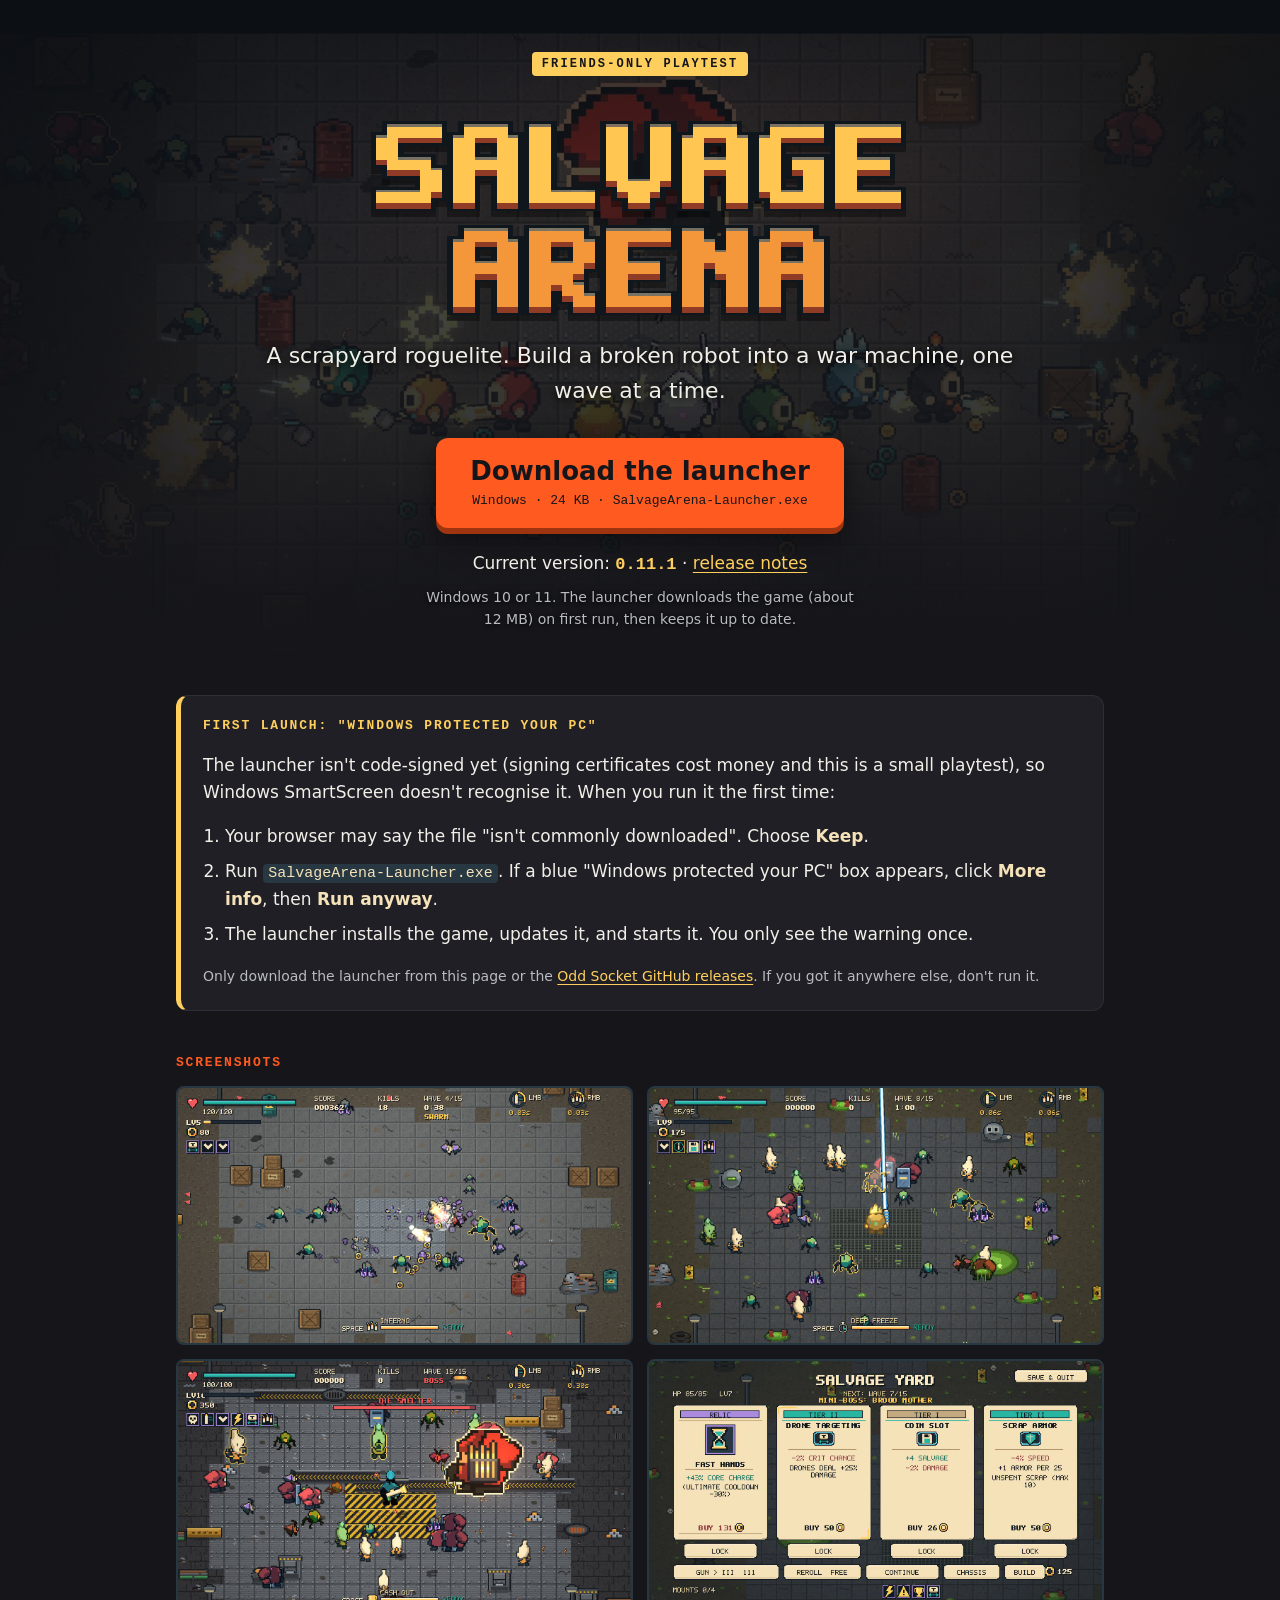
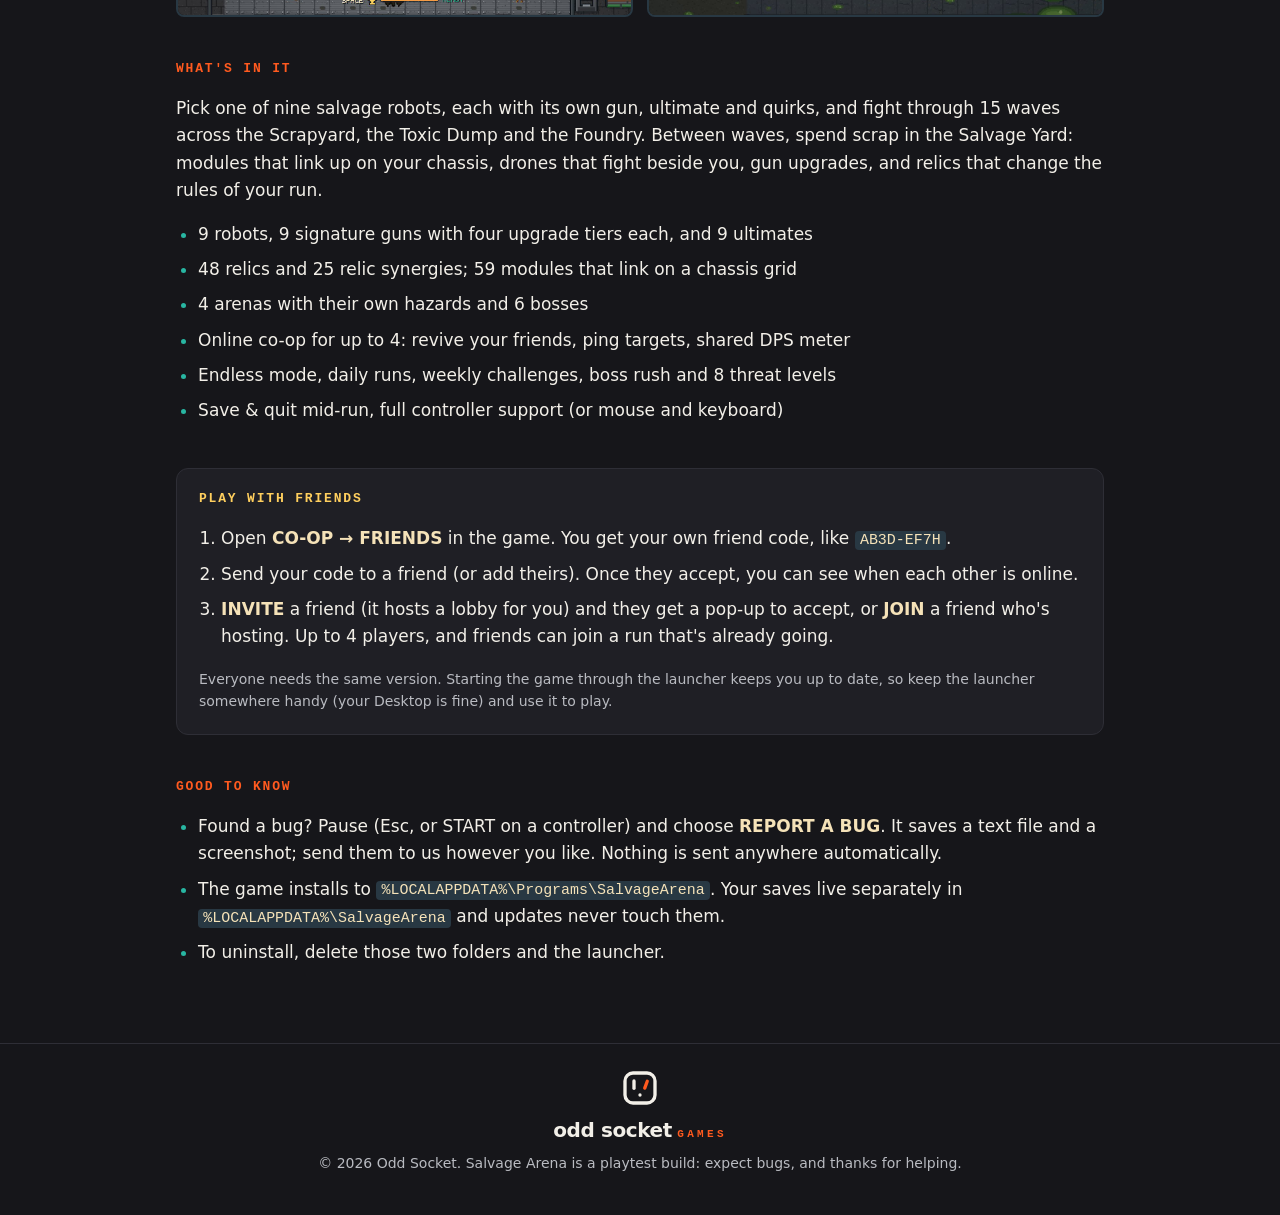
==== index.html @ 968228f9 "Salvage Arena playtest page" ====
<!doctype html>
<html lang="en">
<head>
<meta charset="utf-8">
<meta name="viewport" content="width=device-width, initial-scale=1">
<!-- Friends-only playtest: keep search engines out. Delete this line at public launch (see DEPLOY.md). -->
<meta name="robots" content="noindex, nofollow">
<meta http-equiv="Content-Security-Policy" content="default-src 'self'; img-src 'self'; style-src 'self'; script-src 'self'; connect-src https://api.github.com; base-uri 'none'; form-action 'none'">
<meta name="referrer" content="no-referrer">
<title>Salvage Arena – playtest download</title>
<meta name="description" content="A scrapyard roguelite. Build a broken robot into a war machine, one wave at a time. Friends-only playtest for Windows.">
<meta name="theme-color" content="#16161A">
<!-- Link previews (Discord, etc.). These must be absolute URLs; change them if the site lives at a different address. -->
<meta property="og:title" content="Salvage Arena – playtest">
<meta property="og:description" content="A scrapyard roguelite. Solo or online co-op for up to 4. Windows download.">
<meta property="og:type" content="website">
<meta property="og:url" content="https://oddsocketgames.github.io/salvage-arena/">
<meta property="og:image" content="https://oddsocketgames.github.io/salvage-arena/social.jpg">
<meta name="twitter:card" content="summary_large_image">
<link rel="icon" href="odd-socket-mark.svg" type="image/svg+xml">
<link rel="stylesheet" href="style.css">
</head>
<body>
<a class="skip" href="#download">Skip to download</a>

<header class="hero">
  <img class="hero-bg" src="hero-scrapyard.jpg" alt="" width="1600" height="900">
  <div class="hero-inner">
    <p class="tag">Friends-only playtest</p>
    <h1><img class="logo pixel" src="salvage-arena-logo.png" width="1230" height="492" alt="Salvage Arena"></h1>
    <p class="pitch">A scrapyard roguelite. Build a broken robot into a war machine, one wave at a time.</p>

    <div id="download" class="dl">
      <a class="btn" href="https://github.com/oddsocketgames/salvage-arena-releases/releases/latest/download/SalvageArena-Launcher.exe">
        <span class="btn-main">Download the launcher</span>
        <span class="btn-sub">Windows · 24 KB · SalvageArena-Launcher.exe</span>
      </a>
      <p class="ver">Current version: <strong id="ver">0.11.1</strong> <span id="ver-date"></span>
        · <a id="ver-link" href="https://github.com/oddsocketgames/salvage-arena-releases/releases/latest">release notes</a></p>
      <p class="small">Windows 10 or 11. The launcher downloads the game (about 12 MB) on first run, then keeps it up to date.</p>
    </div>
  </div>
</header>

<main>
  <section class="card warn" aria-labelledby="first">
    <h2 id="first">First launch: "Windows protected your PC"</h2>
    <p>The launcher isn't code-signed yet (signing certificates cost money and this is a small playtest), so Windows SmartScreen
      doesn't recognise it. When you run it the first time:</p>
    <ol>
      <li>Your browser may say the file "isn't commonly downloaded". Choose <strong>Keep</strong>.</li>
      <li>Run <code>SalvageArena-Launcher.exe</code>. If a blue "Windows protected your PC" box appears, click
        <strong>More info</strong>, then <strong>Run anyway</strong>.</li>
      <li>The launcher installs the game, updates it, and starts it. You only see the warning once.</li>
    </ol>
    <p class="small">Only download the launcher from this page or the
      <a href="https://github.com/oddsocketgames/salvage-arena-releases/releases">Odd Socket GitHub releases</a>.
      If you got it anywhere else, don't run it.</p>
  </section>

  <section aria-labelledby="shots">
    <h2 id="shots">Screenshots</h2>
    <ul class="shots">
      <li><a href="shot-scrapyard.jpg"><img src="shot-scrapyard.jpg" width="1280" height="720" loading="lazy"
        alt="A robot fighting a swarm of insect-like enemies on the cracked concrete of the Scrapyard, with an explosion of scrap in the middle."></a></li>
      <li><a href="shot-toxic.jpg"><img src="shot-toxic.jpg" width="1280" height="720" loading="lazy"
        alt="A golden robot firing a long ice beam in the Toxic Dump, surrounded by enemies and green sludge pools."></a></li>
      <li><a href="shot-smelter.jpg"><img src="shot-smelter.jpg" width="1280" height="720" loading="lazy"
        alt="Wave 15 boss fight against The Smelter, a huge red furnace, on the hazard-striped floor of the Foundry."></a></li>
      <li><a href="shot-shop.jpg"><img src="shot-shop.jpg" width="1280" height="720" loading="lazy"
        alt="The Salvage Yard shop between waves, offering a relic and three modules to buy with scrap."></a></li>
    </ul>
  </section>

  <section aria-labelledby="what">
    <h2 id="what">What's in it</h2>
    <p>Pick one of nine salvage robots, each with its own gun, ultimate and quirks, and fight through 15 waves across the
      Scrapyard, the Toxic Dump and the Foundry. Between waves, spend scrap in the Salvage Yard: modules that link up on your
      chassis, drones that fight beside you, gun upgrades, and relics that change the rules of your run.</p>
    <ul class="feat">
      <li>9 robots, 9 signature guns with four upgrade tiers each, and 9 ultimates</li>
      <li>48 relics and 25 relic synergies; 59 modules that link on a chassis grid</li>
      <li>4 arenas with their own hazards and 6 bosses</li>
      <li>Online co-op for up to 4: revive your friends, ping targets, shared DPS meter</li>
      <li>Endless mode, daily runs, weekly challenges, boss rush and 8 threat levels</li>
      <li>Save &amp; quit mid-run, full controller support (or mouse and keyboard)</li>
    </ul>
  </section>

  <section class="card" aria-labelledby="friends">
    <h2 id="friends">Play with friends</h2>
    <ol>
      <li>Open <strong>CO-OP → FRIENDS</strong> in the game. You get your own friend code, like <code>AB3D-EF7H</code>.</li>
      <li>Send your code to a friend (or add theirs). Once they accept, you can see when each other is online.</li>
      <li><strong>INVITE</strong> a friend (it hosts a lobby for you) and they get a pop-up to accept, or <strong>JOIN</strong> a friend who's hosting. Up to 4 players,
        and friends can join a run that's already going.</li>
    </ol>
    <p class="small">Everyone needs the same version. Starting the game through the launcher keeps you up to date, so keep the
      launcher somewhere handy (your Desktop is fine) and use it to play.</p>
  </section>

  <section aria-labelledby="help">
    <h2 id="help">Good to know</h2>
    <ul class="feat">
      <li>Found a bug? Pause (Esc, or START on a controller) and choose <strong>REPORT A BUG</strong>. It saves a text file and a
        screenshot; send them to us however you like. Nothing is sent anywhere automatically.</li>
      <li>The game installs to <code>%LOCALAPPDATA%\Programs\SalvageArena</code>. Your saves live separately in
        <code>%LOCALAPPDATA%\SalvageArena</code> and updates never touch them.</li>
      <li>To uninstall, delete those two folders and the launcher.</li>
    </ul>
  </section>
</main>

<footer>
  <img class="mark" src="odd-socket-mark.svg" width="40" height="40" alt="">
  <p><span class="wordmark">odd socket</span> <span class="games">GAMES</span></p>
  <p class="small">© 2026 Odd Socket. Salvage Arena is a playtest build: expect bugs, and thanks for helping.</p>
</footer>

<script src="version.js" defer></script>
</body>
</html>
---- style.css ----
/* Salvage Arena playtest page. Studio colours + the game's UI palette. No web fonts are loaded
   (no third-party requests); Space Grotesk / IBM Plex Mono are used if the visitor has them installed. */
:root {
  --carbon: #16161A;
  --lifted: #1F1F25;
  --paper: #F2EFE8;
  --orange: #FF5A1F;
  --steel: #8A8D94;
  --ink: #101820;
  --ivory: #F5E2B8;
  --gold: #FFCF5E;
  --teal: #28B6A2;
  --red: #EF5B5B;
  --steel-ui: #283843;
  --sans: 'Space Grotesk', system-ui, -apple-system, 'Segoe UI', Roboto, sans-serif;
  --mono: 'IBM Plex Mono', ui-monospace, Consolas, 'Cascadia Mono', monospace;
}

* { box-sizing: border-box; }
html { -webkit-text-size-adjust: 100%; }
body {
  margin: 0;
  background: var(--carbon);
  color: var(--paper);
  font: 17px/1.6 var(--sans);
}
img { max-width: 100%; height: auto; display: block; }
.pixel { image-rendering: pixelated; image-rendering: crisp-edges; }

a { color: var(--gold); text-underline-offset: 3px; }
a:hover { color: var(--paper); }
:focus-visible { outline: 3px solid var(--gold); outline-offset: 3px; border-radius: 4px; }

code {
  font-family: var(--mono);
  font-size: .88em;
  background: var(--steel-ui);
  color: var(--ivory);
  padding: .1em .35em;
  border-radius: 4px;
  overflow-wrap: anywhere;
}
strong { color: var(--ivory); }
.small { font-size: 14px; color: #B9BBC1; }

.skip {
  position: absolute; left: 16px; top: -60px;
  background: var(--gold); color: var(--ink); padding: 8px 14px; border-radius: 6px; z-index: 10;
}
.skip:focus { top: 12px; }

/* ---------- hero ---------- */
.hero { position: relative; overflow: hidden; background: var(--ink); }
.hero-bg {
  position: absolute; inset: 0; width: 100%; height: 100%;
  object-fit: cover; opacity: .45;
}
.hero::after {
  content: ""; position: absolute; inset: 0;
  background: linear-gradient(180deg, rgba(22,22,26,.25) 0%, rgba(22,22,26,.7) 65%, var(--carbon) 100%);
}
.hero-inner {
  position: relative; z-index: 1;
  max-width: 820px; margin: 0 auto; padding: 48px 16px 56px; text-align: center;
}
.tag {
  display: inline-block; margin: 0 0 18px;
  font: 600 12px/1 var(--mono); letter-spacing: .18em; text-transform: uppercase;
  color: var(--carbon); background: var(--gold); padding: 6px 10px; border-radius: 4px;
}
h1 { margin: 0; }
.logo { width: min(560px, 92%); margin: 0 auto; filter: drop-shadow(0 6px 0 rgba(0,0,0,.35)); }
.pitch { font-size: clamp(18px, 3.4vw, 22px); margin: 20px auto 30px; max-width: 34em; text-shadow: 0 2px 8px #000; }

.dl { display: flex; flex-direction: column; align-items: center; gap: 4px; }
.btn {
  display: inline-flex; flex-direction: column; align-items: center;
  background: var(--orange); color: var(--carbon); text-decoration: none;
  padding: 18px 34px; border-radius: 12px;
  box-shadow: 0 6px 0 #9E3410, 0 10px 28px rgba(0,0,0,.5);
  transition: transform .08s ease, box-shadow .08s ease, background .15s;
  max-width: 100%;
}
.btn:hover { background: #FF7240; color: var(--carbon); }
.btn:active { transform: translateY(4px); box-shadow: 0 2px 0 #9E3410, 0 4px 14px rgba(0,0,0,.5); }
.btn:focus-visible { outline-color: var(--paper); }
.btn-main { font-weight: 700; font-size: clamp(20px, 5vw, 26px); line-height: 1.2; }
.btn-sub { font: 500 13px/1.4 var(--mono); margin-top: 4px; overflow-wrap: anywhere; }
.ver { margin: 18px 0 0; }
.ver strong { color: var(--gold); font-family: var(--mono); }
.dl .small { margin: 4px 0 0; max-width: 32em; text-shadow: 0 1px 4px #000; }

/* ---------- content ---------- */
main { max-width: 960px; margin: 0 auto; padding: 8px 16px 32px; }
section { margin: 0 0 44px; }
h2 {
  font: 700 13px/1.3 var(--mono); letter-spacing: .14em; text-transform: uppercase;
  color: var(--orange); margin: 0 0 14px;
}
.card {
  background: var(--lifted); border: 1px solid #2E2E36; border-radius: 12px; padding: 22px 22px 8px;
}
.card.warn { border-left: 5px solid var(--gold); }
.card h2 { color: var(--gold); }
ol, ul { padding-left: 1.3em; }
li { margin: 0 0 8px; }

.shots {
  list-style: none; padding: 0; margin: 0;
  display: grid; grid-template-columns: repeat(auto-fit, minmax(min(100%, 380px), 1fr)); gap: 14px;
}
.shots li { margin: 0; }
.shots a { display: block; border-radius: 8px; overflow: hidden; border: 2px solid var(--steel-ui); }
.shots a:hover { border-color: var(--teal); }

.feat li::marker { color: var(--teal); }

/* ---------- footer ---------- */
footer { text-align: center; padding: 24px 16px 40px; border-top: 1px solid #2E2E36; }
footer p { margin: 6px 0; }
.mark { margin: 0 auto 6px; }
.wordmark { font-weight: 700; font-size: 20px; letter-spacing: -.02em; }
.games { font: 600 11px var(--mono); letter-spacing: .3em; color: var(--orange); }

@media (prefers-reduced-motion: reduce) {
  .btn { transition: none; }
}
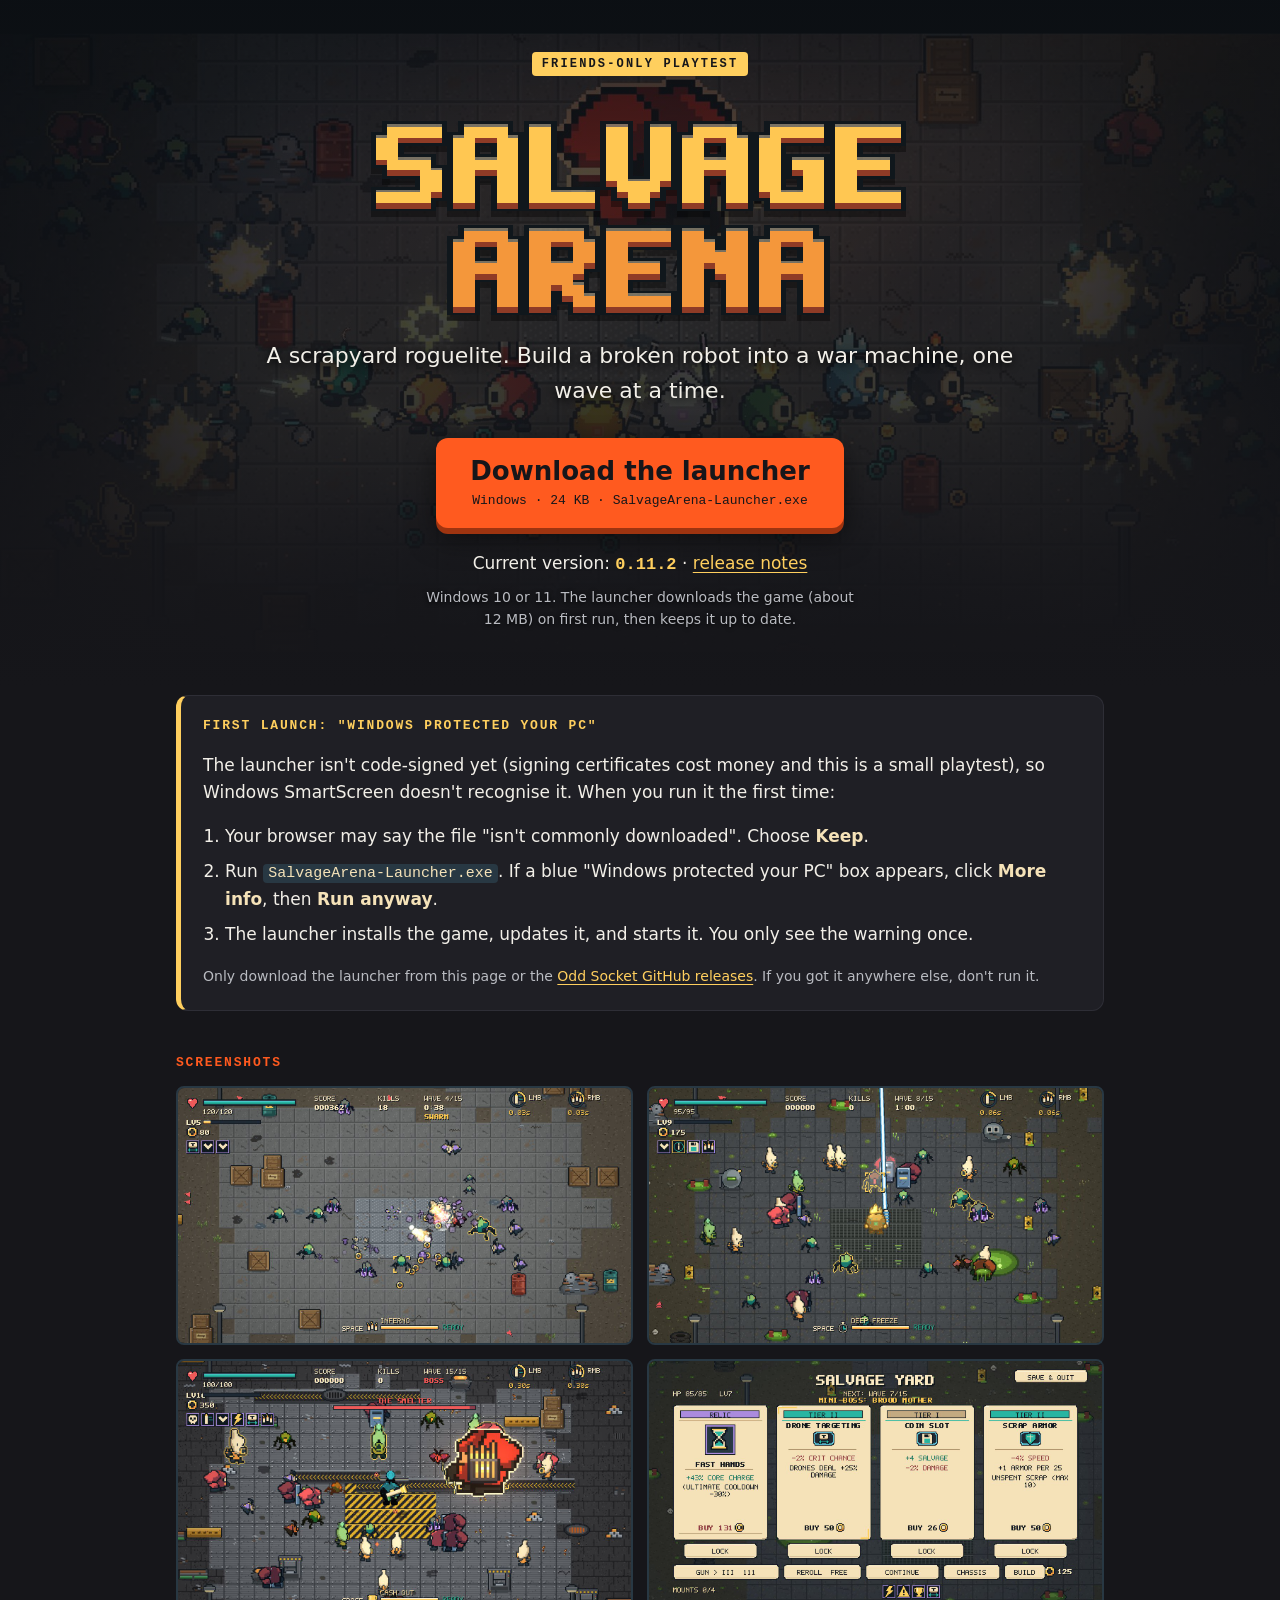
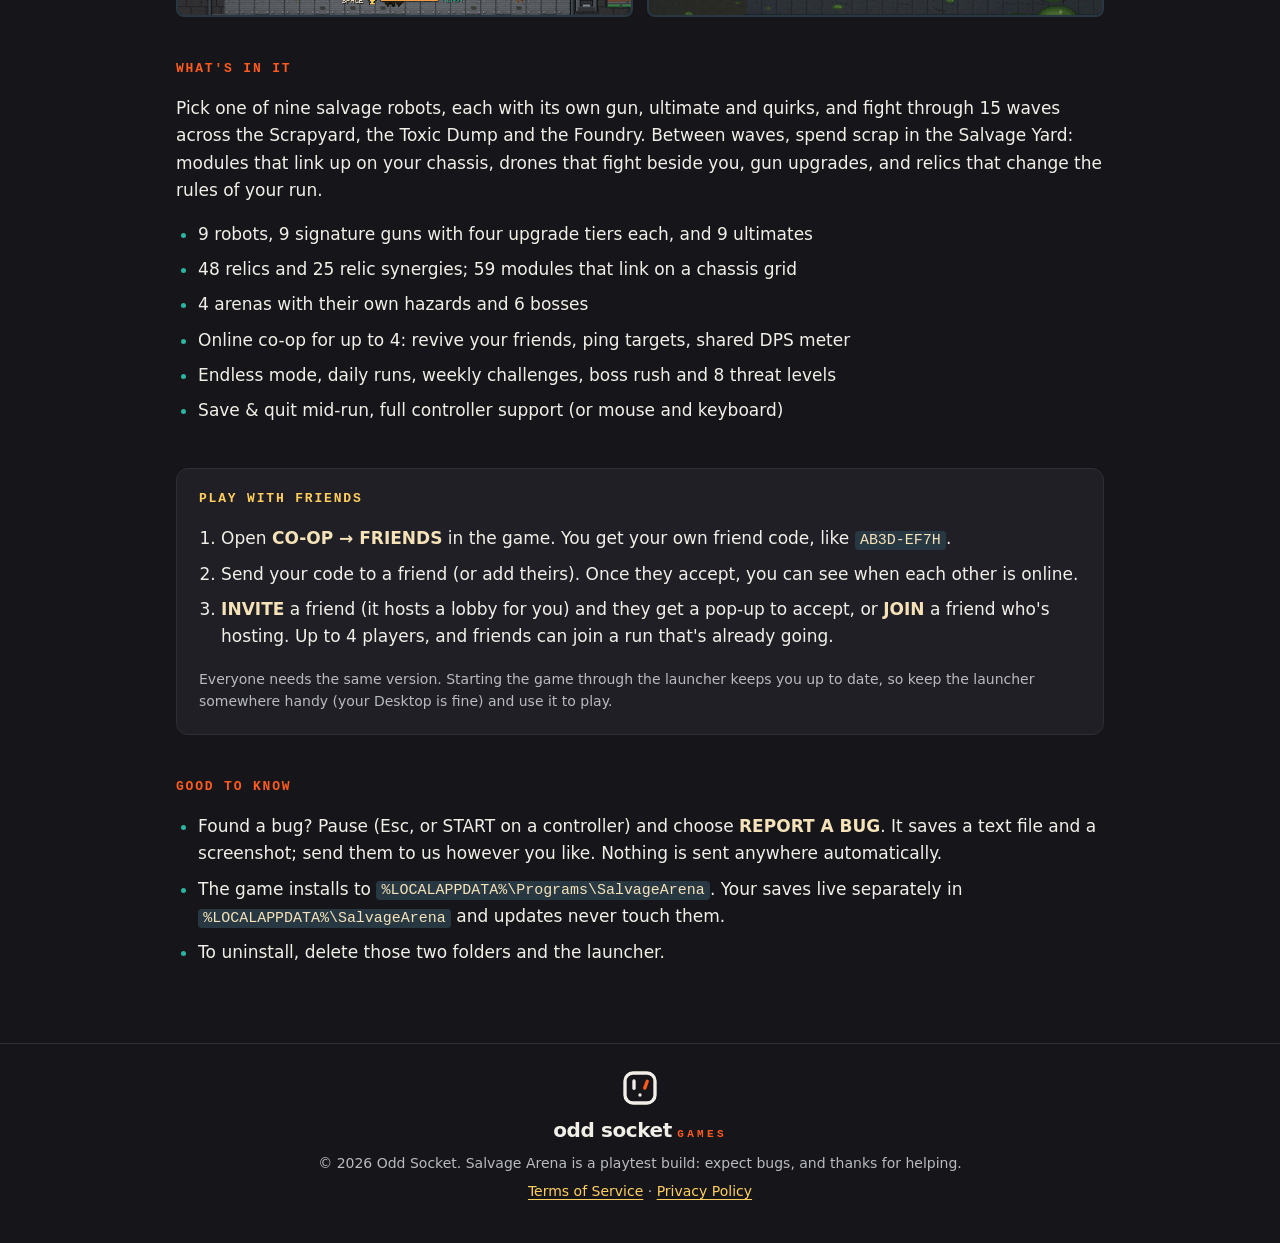
==== commit eaf089c4: "Add terms of service and privacy policy" ====
--- a/index.html
+++ b/index.html
@@ -35,7 +35,7 @@
         <span class="btn-main">Download the launcher</span>
         <span class="btn-sub">Windows · 24 KB · SalvageArena-Launcher.exe</span>
       </a>
-      <p class="ver">Current version: <strong id="ver">0.11.1</strong> <span id="ver-date"></span>
+      <p class="ver">Current version: <strong id="ver">0.11.2</strong> <span id="ver-date"></span>
         · <a id="ver-link" href="https://github.com/oddsocketgames/salvage-arena-releases/releases/latest">release notes</a></p>
       <p class="small">Windows 10 or 11. The launcher downloads the game (about 12 MB) on first run, then keeps it up to date.</p>
     </div>
@@ -115,8 +115,14 @@
   <img class="mark" src="odd-socket-mark.svg" width="40" height="40" alt="">
   <p><span class="wordmark">odd socket</span> <span class="games">GAMES</span></p>
   <p class="small">© 2026 Odd Socket. Salvage Arena is a playtest build: expect bugs, and thanks for helping.</p>
+  <p class="small"><a href="terms.html">Terms of Service</a> &middot; <a href="privacy.html">Privacy Policy</a></p>
 </footer>
 
+<dialog id="viewer" aria-label="Screenshot">
+  <button type="button" class="viewer-close" aria-label="Close screenshot">&times;</button>
+  <img alt="">
+</dialog>
+<script src="viewer.js" defer></script>
 <script src="version.js" defer></script>
 </body>
 </html>
--- a/style.css
+++ b/style.css
@@ -113,6 +113,21 @@
 .shots a { display: block; border-radius: 8px; overflow: hidden; border: 2px solid var(--steel-ui); }
 .shots a:hover { border-color: var(--teal); }
 
+/* ---------- screenshot viewer ---------- */
+#viewer {
+  padding: 0; border: 0; background: transparent; max-width: 100vw; max-height: 100vh;
+  width: 100vw; height: 100vh; display: none; align-items: center; justify-content: center; cursor: zoom-out;
+}
+#viewer[open] { display: flex; }
+#viewer::backdrop { background: rgba(10, 10, 14, .92); }
+#viewer img { max-width: calc(100vw - 32px); max-height: calc(100vh - 96px); width: auto; border-radius: 6px; }
+.viewer-close {
+  position: fixed; top: 12px; right: 12px; width: 48px; height: 48px; border-radius: 50%;
+  border: 2px solid var(--steel); background: var(--lifted); color: var(--paper);
+  font: 32px/1 var(--sans); cursor: pointer;
+}
+.viewer-close:hover, .viewer-close:focus-visible { border-color: var(--gold); color: var(--gold); outline: none; }
+
 .feat li::marker { color: var(--teal); }
 
 /* ---------- footer ---------- */
@@ -125,3 +140,8 @@
 @media (prefers-reduced-motion: reduce) {
   .btn { transition: none; }
 }
+
+/* ---------- terms / privacy pages ---------- */
+.legal { max-width: 720px; padding-top: 24px; }
+.legal h1 { font-size: 34px; line-height: 1.2; margin: 8px 0 4px; }
+.legal h2 { font-size: 21px; margin: 30px 0 8px; }
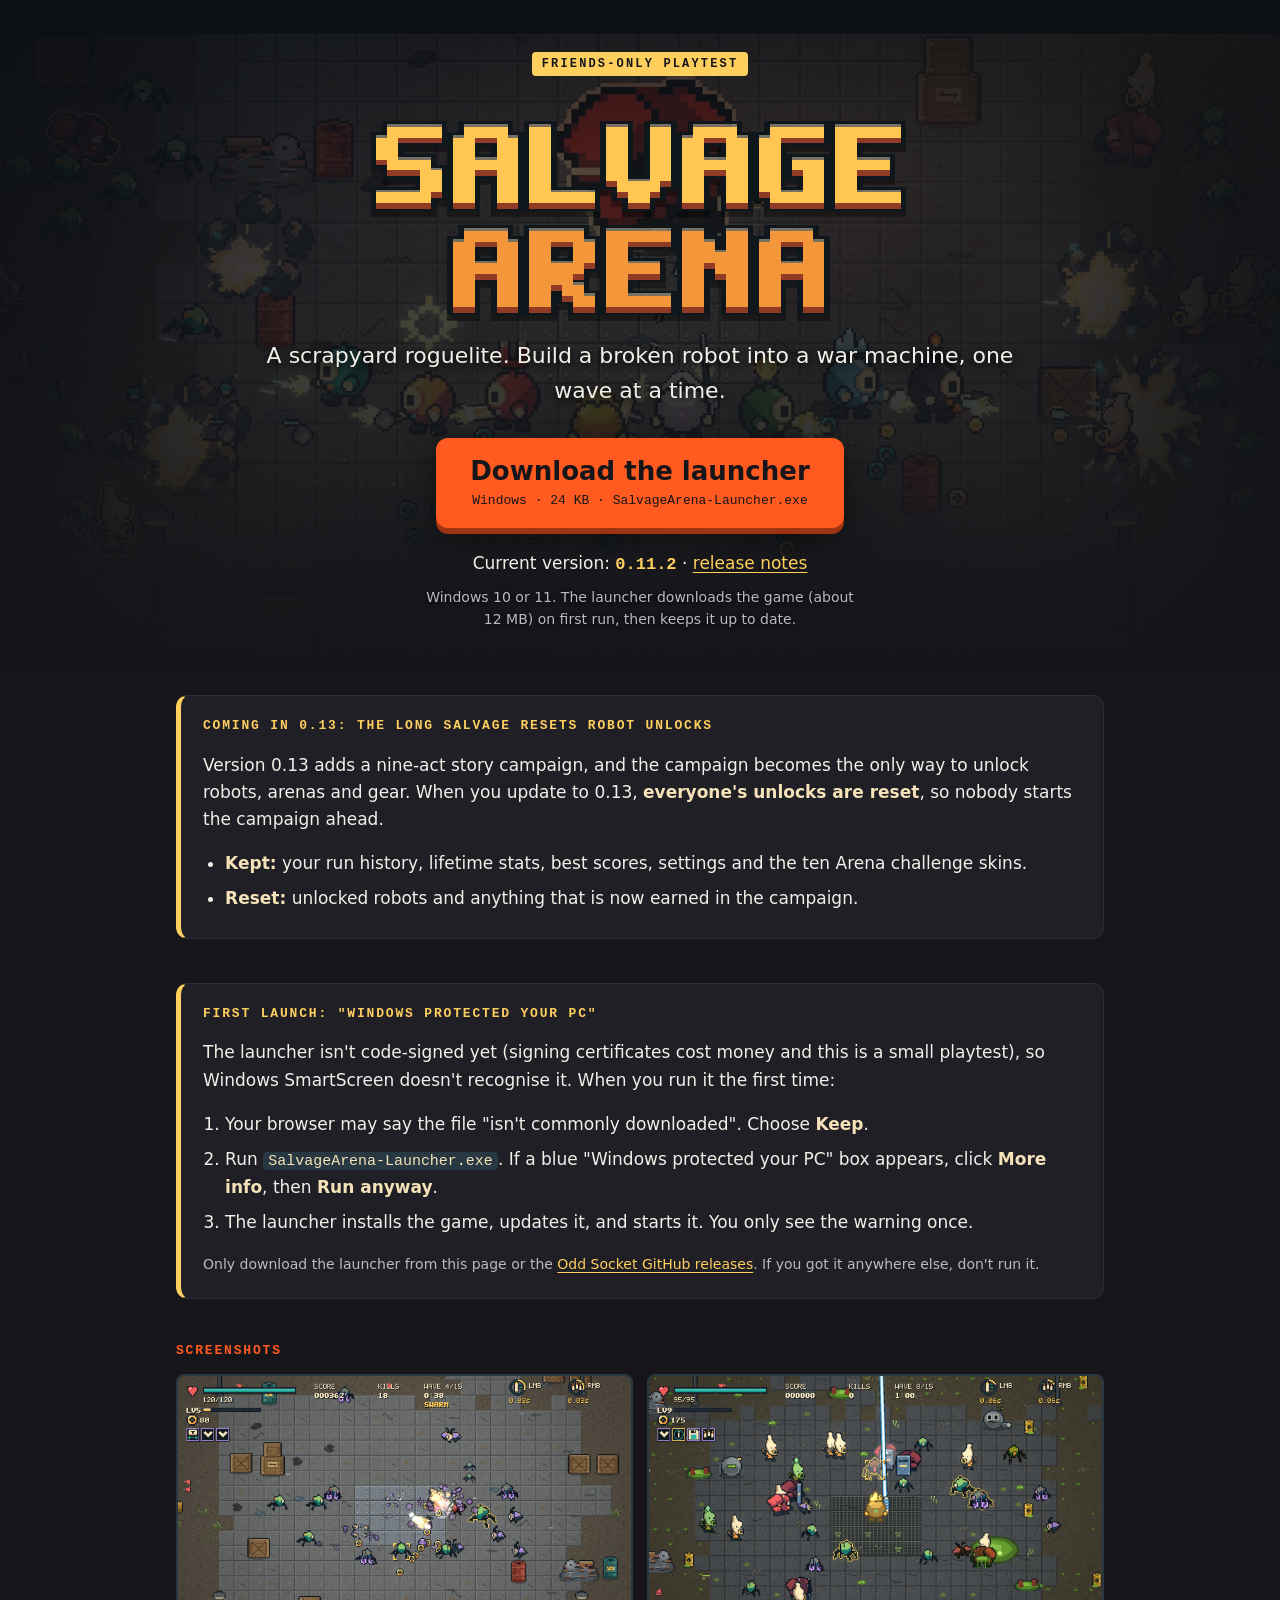
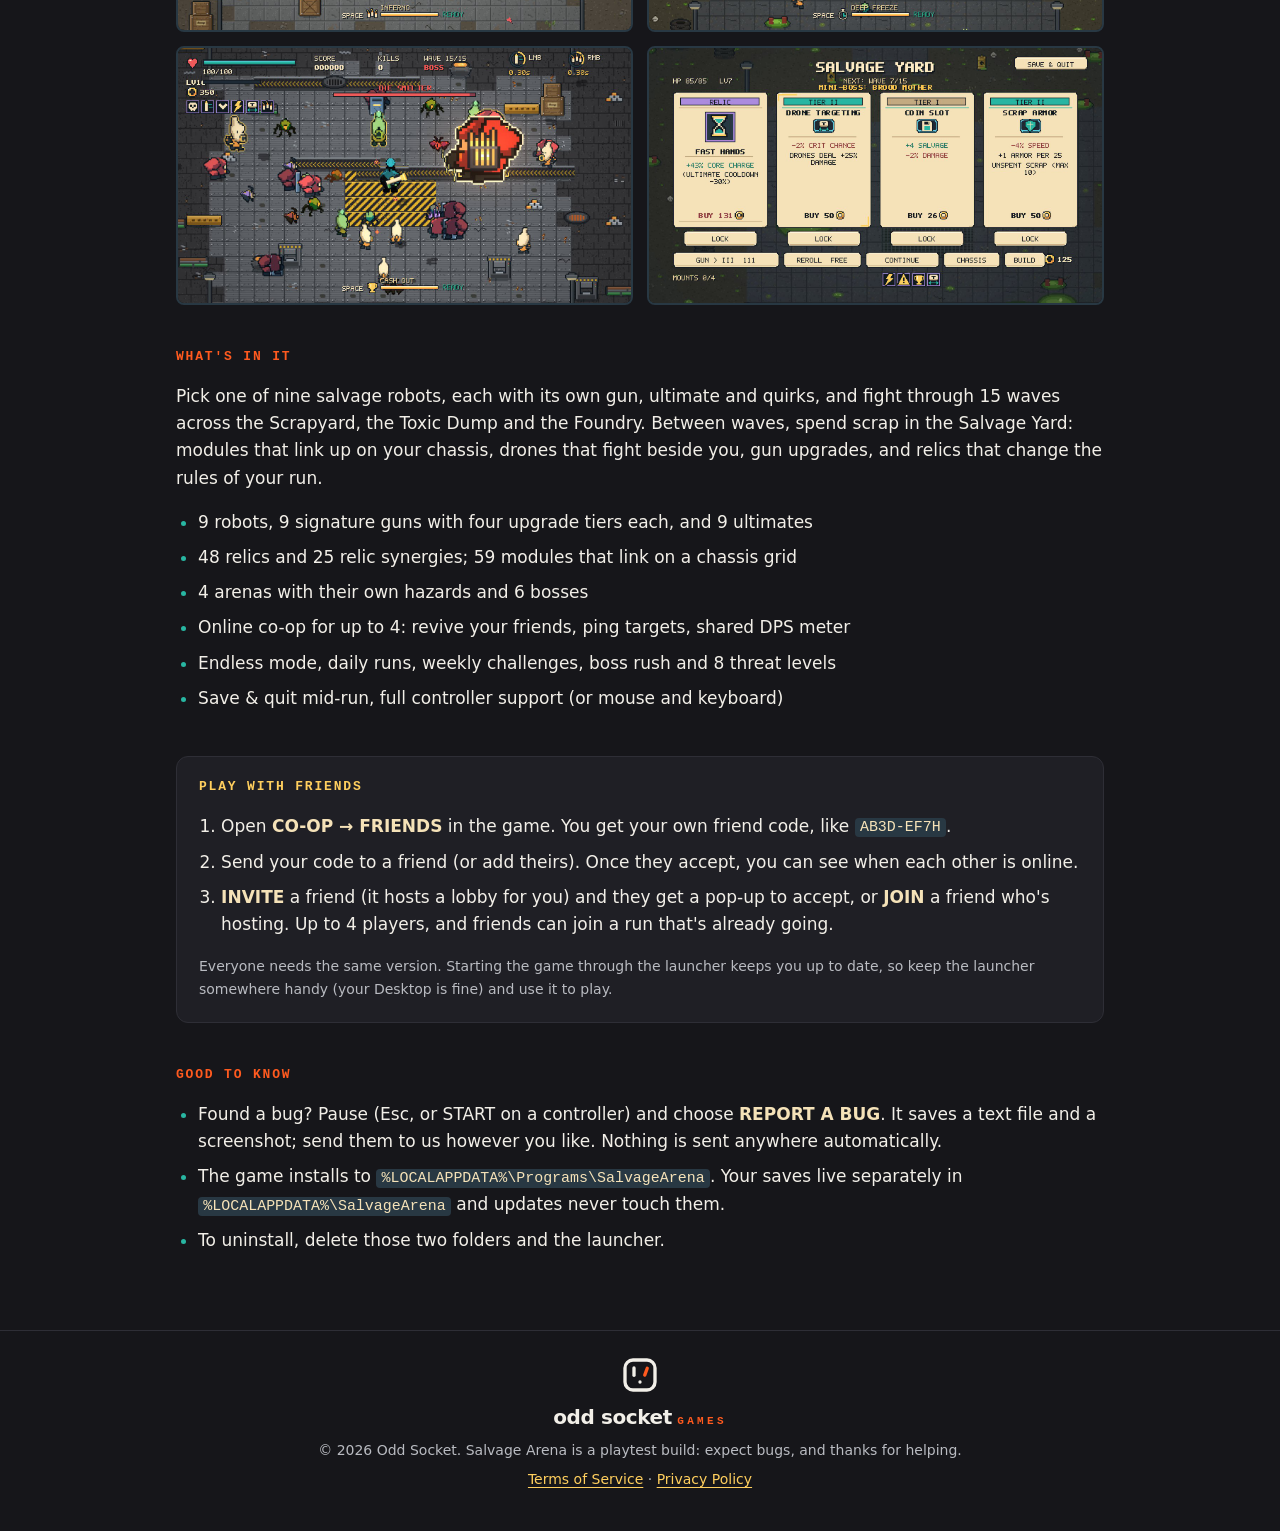
==== commit 090797b8: "Add the 0.13 unlock-reset notice and the leaderboards privacy section" ====
--- a/index.html
+++ b/index.html
@@ -1,128 +1,138 @@
-<!doctype html>
-<html lang="en">
-<head>
-<meta charset="utf-8">
-<meta name="viewport" content="width=device-width, initial-scale=1">
-<!-- Friends-only playtest: keep search engines out. Delete this line at public launch (see DEPLOY.md). -->
-<meta name="robots" content="noindex, nofollow">
-<meta http-equiv="Content-Security-Policy" content="default-src 'self'; img-src 'self'; style-src 'self'; script-src 'self'; connect-src https://api.github.com; base-uri 'none'; form-action 'none'">
-<meta name="referrer" content="no-referrer">
-<title>Salvage Arena – playtest download</title>
-<meta name="description" content="A scrapyard roguelite. Build a broken robot into a war machine, one wave at a time. Friends-only playtest for Windows.">
-<meta name="theme-color" content="#16161A">
-<!-- Link previews (Discord, etc.). These must be absolute URLs; change them if the site lives at a different address. -->
-<meta property="og:title" content="Salvage Arena – playtest">
-<meta property="og:description" content="A scrapyard roguelite. Solo or online co-op for up to 4. Windows download.">
-<meta property="og:type" content="website">
-<meta property="og:url" content="https://oddsocketgames.github.io/salvage-arena/">
-<meta property="og:image" content="https://oddsocketgames.github.io/salvage-arena/social.jpg">
-<meta name="twitter:card" content="summary_large_image">
-<link rel="icon" href="odd-socket-mark.svg" type="image/svg+xml">
-<link rel="stylesheet" href="style.css">
-</head>
-<body>
-<a class="skip" href="#download">Skip to download</a>
-
-<header class="hero">
-  <img class="hero-bg" src="hero-scrapyard.jpg" alt="" width="1600" height="900">
-  <div class="hero-inner">
-    <p class="tag">Friends-only playtest</p>
-    <h1><img class="logo pixel" src="salvage-arena-logo.png" width="1230" height="492" alt="Salvage Arena"></h1>
-    <p class="pitch">A scrapyard roguelite. Build a broken robot into a war machine, one wave at a time.</p>
-
-    <div id="download" class="dl">
-      <a class="btn" href="https://github.com/oddsocketgames/salvage-arena-releases/releases/latest/download/SalvageArena-Launcher.exe">
-        <span class="btn-main">Download the launcher</span>
-        <span class="btn-sub">Windows · 24 KB · SalvageArena-Launcher.exe</span>
-      </a>
-      <p class="ver">Current version: <strong id="ver">0.11.2</strong> <span id="ver-date"></span>
-        · <a id="ver-link" href="https://github.com/oddsocketgames/salvage-arena-releases/releases/latest">release notes</a></p>
-      <p class="small">Windows 10 or 11. The launcher downloads the game (about 12 MB) on first run, then keeps it up to date.</p>
-    </div>
-  </div>
-</header>
-
-<main>
-  <section class="card warn" aria-labelledby="first">
-    <h2 id="first">First launch: "Windows protected your PC"</h2>
-    <p>The launcher isn't code-signed yet (signing certificates cost money and this is a small playtest), so Windows SmartScreen
-      doesn't recognise it. When you run it the first time:</p>
-    <ol>
-      <li>Your browser may say the file "isn't commonly downloaded". Choose <strong>Keep</strong>.</li>
-      <li>Run <code>SalvageArena-Launcher.exe</code>. If a blue "Windows protected your PC" box appears, click
-        <strong>More info</strong>, then <strong>Run anyway</strong>.</li>
-      <li>The launcher installs the game, updates it, and starts it. You only see the warning once.</li>
-    </ol>
-    <p class="small">Only download the launcher from this page or the
-      <a href="https://github.com/oddsocketgames/salvage-arena-releases/releases">Odd Socket GitHub releases</a>.
-      If you got it anywhere else, don't run it.</p>
-  </section>
-
-  <section aria-labelledby="shots">
-    <h2 id="shots">Screenshots</h2>
-    <ul class="shots">
-      <li><a href="shot-scrapyard.jpg"><img src="shot-scrapyard.jpg" width="1280" height="720" loading="lazy"
-        alt="A robot fighting a swarm of insect-like enemies on the cracked concrete of the Scrapyard, with an explosion of scrap in the middle."></a></li>
-      <li><a href="shot-toxic.jpg"><img src="shot-toxic.jpg" width="1280" height="720" loading="lazy"
-        alt="A golden robot firing a long ice beam in the Toxic Dump, surrounded by enemies and green sludge pools."></a></li>
-      <li><a href="shot-smelter.jpg"><img src="shot-smelter.jpg" width="1280" height="720" loading="lazy"
-        alt="Wave 15 boss fight against The Smelter, a huge red furnace, on the hazard-striped floor of the Foundry."></a></li>
-      <li><a href="shot-shop.jpg"><img src="shot-shop.jpg" width="1280" height="720" loading="lazy"
-        alt="The Salvage Yard shop between waves, offering a relic and three modules to buy with scrap."></a></li>
+<!doctype html>
+<html lang="en">
+<head>
+<meta charset="utf-8">
+<meta name="viewport" content="width=device-width, initial-scale=1">
+<!-- Friends-only playtest: keep search engines out. Delete this line at public launch (see DEPLOY.md). -->
+<meta name="robots" content="noindex, nofollow">
+<meta http-equiv="Content-Security-Policy" content="default-src 'self'; img-src 'self'; style-src 'self'; script-src 'self'; connect-src https://api.github.com; base-uri 'none'; form-action 'none'">
+<meta name="referrer" content="no-referrer">
+<title>Salvage Arena – playtest download</title>
+<meta name="description" content="A scrapyard roguelite. Build a broken robot into a war machine, one wave at a time. Friends-only playtest for Windows.">
+<meta name="theme-color" content="#16161A">
+<!-- Link previews (Discord, etc.). These must be absolute URLs; change them if the site lives at a different address. -->
+<meta property="og:title" content="Salvage Arena – playtest">
+<meta property="og:description" content="A scrapyard roguelite. Solo or online co-op for up to 4. Windows download.">
+<meta property="og:type" content="website">
+<meta property="og:url" content="https://oddsocketgames.github.io/salvage-arena/">
+<meta property="og:image" content="https://oddsocketgames.github.io/salvage-arena/social.jpg">
+<meta name="twitter:card" content="summary_large_image">
+<link rel="icon" href="odd-socket-mark.svg" type="image/svg+xml">
+<link rel="stylesheet" href="style.css">
+</head>
+<body>
+<a class="skip" href="#download">Skip to download</a>
+
+<header class="hero">
+  <img class="hero-bg" src="hero-scrapyard.jpg" alt="" width="1600" height="900">
+  <div class="hero-inner">
+    <p class="tag">Friends-only playtest</p>
+    <h1><img class="logo pixel" src="salvage-arena-logo.png" width="1230" height="492" alt="Salvage Arena"></h1>
+    <p class="pitch">A scrapyard roguelite. Build a broken robot into a war machine, one wave at a time.</p>
+
+    <div id="download" class="dl">
+      <a class="btn" href="https://github.com/oddsocketgames/salvage-arena-releases/releases/latest/download/SalvageArena-Launcher.exe">
+        <span class="btn-main">Download the launcher</span>
+        <span class="btn-sub">Windows · 24 KB · SalvageArena-Launcher.exe</span>
+      </a>
+      <p class="ver">Current version: <strong id="ver">0.11.2</strong> <span id="ver-date"></span>
+        · <a id="ver-link" href="https://github.com/oddsocketgames/salvage-arena-releases/releases/latest">release notes</a></p>
+      <p class="small">Windows 10 or 11. The launcher downloads the game (about 12 MB) on first run, then keeps it up to date.</p>
+    </div>
+  </div>
+</header>
+
+<main>
+  <section class="card warn" aria-labelledby="reset">
+    <h2 id="reset">Coming in 0.13: THE LONG SALVAGE resets robot unlocks</h2>
+    <p>Version 0.13 adds a nine-act story campaign, and the campaign becomes the only way to unlock robots, arenas and
+      gear. When you update to 0.13, <strong>everyone's unlocks are reset</strong>, so nobody starts the campaign ahead.</p>
+    <ul>
+      <li><strong>Kept:</strong> your run history, lifetime stats, best scores, settings and the ten Arena challenge skins.</li>
+      <li><strong>Reset:</strong> unlocked robots and anything that is now earned in the campaign.</li>
     </ul>
   </section>
 
-  <section aria-labelledby="what">
-    <h2 id="what">What's in it</h2>
-    <p>Pick one of nine salvage robots, each with its own gun, ultimate and quirks, and fight through 15 waves across the
-      Scrapyard, the Toxic Dump and the Foundry. Between waves, spend scrap in the Salvage Yard: modules that link up on your
-      chassis, drones that fight beside you, gun upgrades, and relics that change the rules of your run.</p>
-    <ul class="feat">
-      <li>9 robots, 9 signature guns with four upgrade tiers each, and 9 ultimates</li>
-      <li>48 relics and 25 relic synergies; 59 modules that link on a chassis grid</li>
-      <li>4 arenas with their own hazards and 6 bosses</li>
-      <li>Online co-op for up to 4: revive your friends, ping targets, shared DPS meter</li>
-      <li>Endless mode, daily runs, weekly challenges, boss rush and 8 threat levels</li>
-      <li>Save &amp; quit mid-run, full controller support (or mouse and keyboard)</li>
-    </ul>
-  </section>
-
-  <section class="card" aria-labelledby="friends">
-    <h2 id="friends">Play with friends</h2>
-    <ol>
-      <li>Open <strong>CO-OP → FRIENDS</strong> in the game. You get your own friend code, like <code>AB3D-EF7H</code>.</li>
-      <li>Send your code to a friend (or add theirs). Once they accept, you can see when each other is online.</li>
-      <li><strong>INVITE</strong> a friend (it hosts a lobby for you) and they get a pop-up to accept, or <strong>JOIN</strong> a friend who's hosting. Up to 4 players,
-        and friends can join a run that's already going.</li>
-    </ol>
-    <p class="small">Everyone needs the same version. Starting the game through the launcher keeps you up to date, so keep the
-      launcher somewhere handy (your Desktop is fine) and use it to play.</p>
-  </section>
-
-  <section aria-labelledby="help">
-    <h2 id="help">Good to know</h2>
-    <ul class="feat">
-      <li>Found a bug? Pause (Esc, or START on a controller) and choose <strong>REPORT A BUG</strong>. It saves a text file and a
-        screenshot; send them to us however you like. Nothing is sent anywhere automatically.</li>
-      <li>The game installs to <code>%LOCALAPPDATA%\Programs\SalvageArena</code>. Your saves live separately in
-        <code>%LOCALAPPDATA%\SalvageArena</code> and updates never touch them.</li>
-      <li>To uninstall, delete those two folders and the launcher.</li>
-    </ul>
-  </section>
-</main>
-
-<footer>
-  <img class="mark" src="odd-socket-mark.svg" width="40" height="40" alt="">
-  <p><span class="wordmark">odd socket</span> <span class="games">GAMES</span></p>
-  <p class="small">© 2026 Odd Socket. Salvage Arena is a playtest build: expect bugs, and thanks for helping.</p>
-  <p class="small"><a href="terms.html">Terms of Service</a> &middot; <a href="privacy.html">Privacy Policy</a></p>
-</footer>
-
-<dialog id="viewer" aria-label="Screenshot">
-  <button type="button" class="viewer-close" aria-label="Close screenshot">&times;</button>
-  <img alt="">
-</dialog>
-<script src="viewer.js" defer></script>
-<script src="version.js" defer></script>
-</body>
-</html>
+  <section class="card warn" aria-labelledby="first">
+    <h2 id="first">First launch: "Windows protected your PC"</h2>
+    <p>The launcher isn't code-signed yet (signing certificates cost money and this is a small playtest), so Windows SmartScreen
+      doesn't recognise it. When you run it the first time:</p>
+    <ol>
+      <li>Your browser may say the file "isn't commonly downloaded". Choose <strong>Keep</strong>.</li>
+      <li>Run <code>SalvageArena-Launcher.exe</code>. If a blue "Windows protected your PC" box appears, click
+        <strong>More info</strong>, then <strong>Run anyway</strong>.</li>
+      <li>The launcher installs the game, updates it, and starts it. You only see the warning once.</li>
+    </ol>
+    <p class="small">Only download the launcher from this page or the
+      <a href="https://github.com/oddsocketgames/salvage-arena-releases/releases">Odd Socket GitHub releases</a>.
+      If you got it anywhere else, don't run it.</p>
+  </section>
+
+  <section aria-labelledby="shots">
+    <h2 id="shots">Screenshots</h2>
+    <ul class="shots">
+      <li><a href="shot-scrapyard.jpg"><img src="shot-scrapyard.jpg" width="1280" height="720" loading="lazy"
+        alt="A robot fighting a swarm of insect-like enemies on the cracked concrete of the Scrapyard, with an explosion of scrap in the middle."></a></li>
+      <li><a href="shot-toxic.jpg"><img src="shot-toxic.jpg" width="1280" height="720" loading="lazy"
+        alt="A golden robot firing a long ice beam in the Toxic Dump, surrounded by enemies and green sludge pools."></a></li>
+      <li><a href="shot-smelter.jpg"><img src="shot-smelter.jpg" width="1280" height="720" loading="lazy"
+        alt="Wave 15 boss fight against The Smelter, a huge red furnace, on the hazard-striped floor of the Foundry."></a></li>
+      <li><a href="shot-shop.jpg"><img src="shot-shop.jpg" width="1280" height="720" loading="lazy"
+        alt="The Salvage Yard shop between waves, offering a relic and three modules to buy with scrap."></a></li>
+    </ul>
+  </section>
+
+  <section aria-labelledby="what">
+    <h2 id="what">What's in it</h2>
+    <p>Pick one of nine salvage robots, each with its own gun, ultimate and quirks, and fight through 15 waves across the
+      Scrapyard, the Toxic Dump and the Foundry. Between waves, spend scrap in the Salvage Yard: modules that link up on your
+      chassis, drones that fight beside you, gun upgrades, and relics that change the rules of your run.</p>
+    <ul class="feat">
+      <li>9 robots, 9 signature guns with four upgrade tiers each, and 9 ultimates</li>
+      <li>48 relics and 25 relic synergies; 59 modules that link on a chassis grid</li>
+      <li>4 arenas with their own hazards and 6 bosses</li>
+      <li>Online co-op for up to 4: revive your friends, ping targets, shared DPS meter</li>
+      <li>Endless mode, daily runs, weekly challenges, boss rush and 8 threat levels</li>
+      <li>Save &amp; quit mid-run, full controller support (or mouse and keyboard)</li>
+    </ul>
+  </section>
+
+  <section class="card" aria-labelledby="friends">
+    <h2 id="friends">Play with friends</h2>
+    <ol>
+      <li>Open <strong>CO-OP → FRIENDS</strong> in the game. You get your own friend code, like <code>AB3D-EF7H</code>.</li>
+      <li>Send your code to a friend (or add theirs). Once they accept, you can see when each other is online.</li>
+      <li><strong>INVITE</strong> a friend (it hosts a lobby for you) and they get a pop-up to accept, or <strong>JOIN</strong> a friend who's hosting. Up to 4 players,
+        and friends can join a run that's already going.</li>
+    </ol>
+    <p class="small">Everyone needs the same version. Starting the game through the launcher keeps you up to date, so keep the
+      launcher somewhere handy (your Desktop is fine) and use it to play.</p>
+  </section>
+
+  <section aria-labelledby="help">
+    <h2 id="help">Good to know</h2>
+    <ul class="feat">
+      <li>Found a bug? Pause (Esc, or START on a controller) and choose <strong>REPORT A BUG</strong>. It saves a text file and a
+        screenshot; send them to us however you like. Nothing is sent anywhere automatically.</li>
+      <li>The game installs to <code>%LOCALAPPDATA%\Programs\SalvageArena</code>. Your saves live separately in
+        <code>%LOCALAPPDATA%\SalvageArena</code> and updates never touch them.</li>
+      <li>To uninstall, delete those two folders and the launcher.</li>
+    </ul>
+  </section>
+</main>
+
+<footer>
+  <img class="mark" src="odd-socket-mark.svg" width="40" height="40" alt="">
+  <p><span class="wordmark">odd socket</span> <span class="games">GAMES</span></p>
+  <p class="small">© 2026 Odd Socket. Salvage Arena is a playtest build: expect bugs, and thanks for helping.</p>
+  <p class="small"><a href="terms.html">Terms of Service</a> &middot; <a href="privacy.html">Privacy Policy</a></p>
+</footer>
+
+<dialog id="viewer" aria-label="Screenshot">
+  <button type="button" class="viewer-close" aria-label="Close screenshot">&times;</button>
+  <img alt="">
+</dialog>
+<script src="viewer.js" defer></script>
+<script src="version.js" defer></script>
+</body>
+</html>
